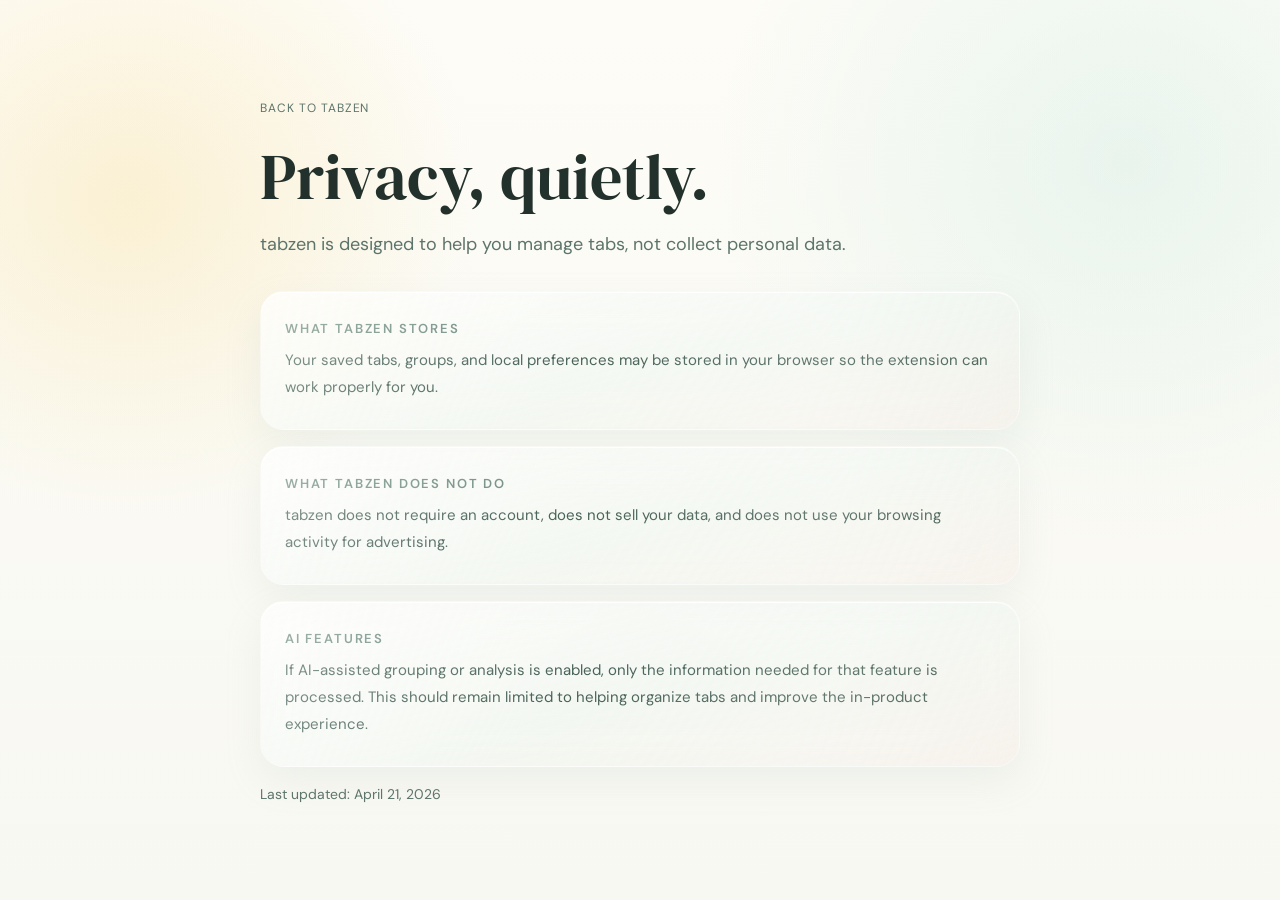
==== privacy.html @ 059d5b4e "Add files via upload" ====
<!DOCTYPE html>
<html lang="en">
<head>
  <meta charset="UTF-8" />
  <meta name="viewport" content="width=device-width, initial-scale=1.0" />
  <title>tabzen privacy</title>
  <link rel="preconnect" href="https://fonts.googleapis.com" />
  <link rel="preconnect" href="https://fonts.gstatic.com" crossorigin />
  <link href="https://fonts.googleapis.com/css2?family=DM+Sans:wght@400;500;600&family=DM+Serif+Display:ital@0;1&display=swap" rel="stylesheet" />
  <style>
    :root {
      color-scheme: light;
      --bg: #f8f8f2;
      --text: #23312c;
      --muted: #5c746b;
      --line: rgba(126, 154, 132, 0.18);
      --glass: rgba(255,255,255,0.56);
    }

    * { box-sizing: border-box; }

    body {
      margin: 0;
      font-family: "DM Sans", sans-serif;
      color: var(--text);
      background:
        radial-gradient(38% 50% at 10% 22%, rgba(248,221,150,0.36) 0%, transparent 72%),
        radial-gradient(42% 56% at 88% 18%, rgba(200,232,222,0.36) 0%, transparent 76%),
        linear-gradient(180deg, #fdfcf7 0%, #f8f8f2 100%);
      min-height: 100vh;
    }

    .wrap {
      width: min(760px, calc(100% - 48px));
      margin: 0 auto;
      padding: 96px 0 72px;
    }

    .back {
      display: inline-block;
      margin-bottom: 28px;
      color: var(--muted);
      text-decoration: none;
      letter-spacing: 0.08em;
      text-transform: uppercase;
      font-size: 12px;
    }

    h1 {
      font-family: "DM Serif Display", serif;
      font-size: clamp(40px, 7vw, 64px);
      line-height: 1.04;
      font-weight: 400;
      margin: 0 0 18px;
    }

    .lead {
      font-size: clamp(15px, 2vw, 18px);
      line-height: 1.7;
      color: var(--muted);
      max-width: none;
      white-space: nowrap;
      margin: 0 0 32px;
    }

    .card {
      position: relative;
      overflow: hidden;
      background: linear-gradient(165deg, rgba(255,255,255,0.62) 0%, rgba(238,246,240,0.52) 54%, rgba(245,234,228,0.44) 100%);
      border: 1px solid rgba(255,255,255,0.34);
      border-radius: 24px;
      padding: 28px 24px;
      backdrop-filter: blur(24px) saturate(1.08);
      box-shadow: 0 14px 36px rgba(166,184,180,0.14), inset 0 1px 0 rgba(255,255,255,0.88);
    }

    .card + .card { margin-top: 16px; }

    .card::before {
      content: "";
      position: absolute;
      inset: 0;
      background: linear-gradient(120deg, rgba(255,255,255,0.36), transparent 42%, rgba(255,255,255,0.16) 72%, transparent 100%);
      pointer-events: none;
    }

    h2 {
      font-size: 13px;
      letter-spacing: 0.14em;
      text-transform: uppercase;
      color: #6d8a7e;
      margin: 0 0 10px;
      font-weight: 600;
    }

    p {
      margin: 0;
      font-size: 15px;
      line-height: 1.8;
      color: #476157;
    }

    .foot {
      margin-top: 18px;
      font-size: 14px;
      color: var(--muted);
    }

    .foot a {
      color: inherit;
    }
  </style>
</head>
<body>
  <main class="wrap">
    <a class="back" href="./index.html">Back to tabzen</a>
    <h1>Privacy, quietly.</h1>
    <p class="lead">tabzen is designed to help you manage tabs, not collect personal data.</p>

    <section class="card">
      <h2>What tabzen stores</h2>
      <p>Your saved tabs, groups, and local preferences may be stored in your browser so the extension can work properly for you.</p>
    </section>

    <section class="card">
      <h2>What tabzen does not do</h2>
      <p>tabzen does not require an account, does not sell your data, and does not use your browsing activity for advertising.</p>
    </section>

    <section class="card">
      <h2>AI features</h2>
      <p>If AI-assisted grouping or analysis is enabled, only the information needed for that feature is processed. This should remain limited to helping organize tabs and improve the in-product experience.</p>
    </section>

    <div class="foot">Last updated: April 21, 2026</div>
  </main>
</body>
</html>
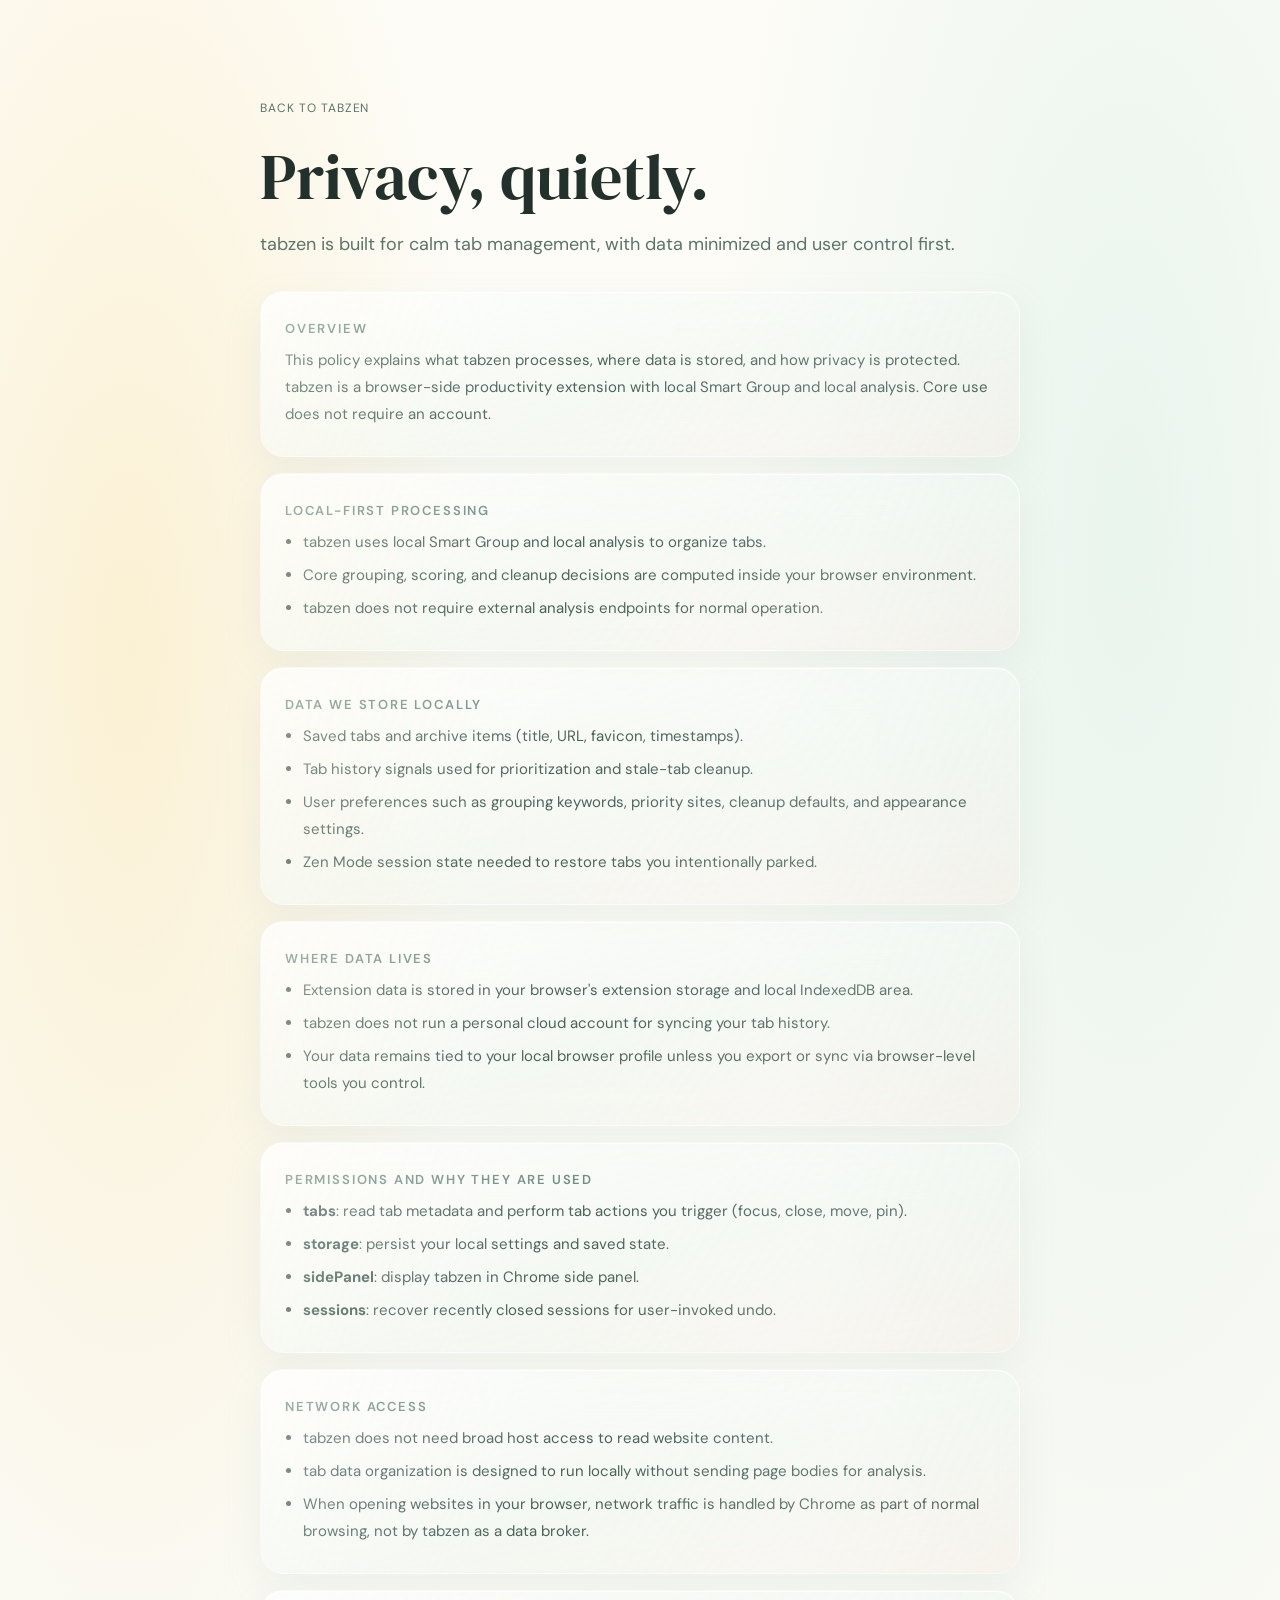
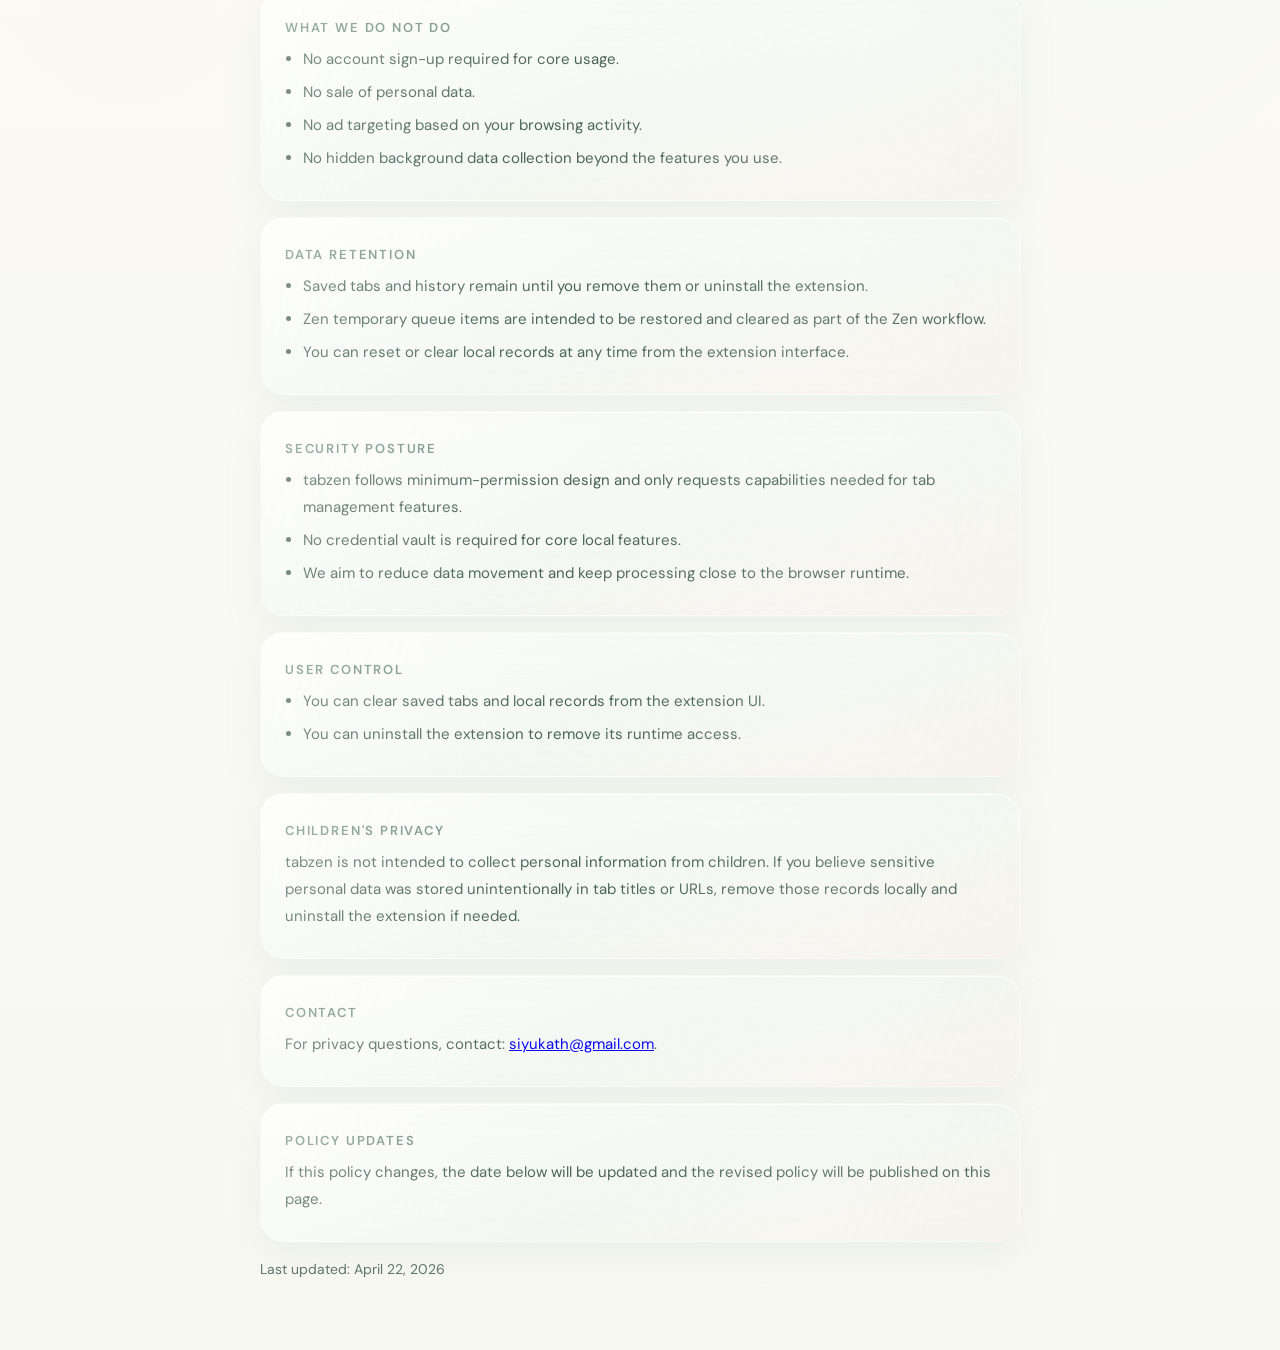
==== commit ebec6ae6: "Add files via upload" ====
--- a/privacy.html
+++ b/privacy.html
@@ -4,6 +4,7 @@
   <meta charset="UTF-8" />
   <meta name="viewport" content="width=device-width, initial-scale=1.0" />
   <title>tabzen privacy</title>
+  <link rel="icon" type="image/svg+xml" href="./tabzen-logo.svg" />
   <link rel="preconnect" href="https://fonts.googleapis.com" />
   <link rel="preconnect" href="https://fonts.gstatic.com" crossorigin />
   <link href="https://fonts.googleapis.com/css2?family=DM+Sans:wght@400;500;600&family=DM+Serif+Display:ital@0;1&display=swap" rel="stylesheet" />
@@ -59,7 +60,6 @@
       line-height: 1.7;
       color: var(--muted);
       max-width: none;
-      white-space: nowrap;
       margin: 0 0 32px;
     }
 
@@ -100,6 +100,18 @@
       color: #476157;
     }
 
+    .card ul {
+      margin: 0;
+      padding-left: 18px;
+      color: #476157;
+      font-size: 15px;
+      line-height: 1.8;
+    }
+
+    .card li + li {
+      margin-top: 6px;
+    }
+
     .foot {
       margin-top: 18px;
       font-size: 14px;
@@ -115,24 +127,112 @@
   <main class="wrap">
     <a class="back" href="./index.html">Back to tabzen</a>
     <h1>Privacy, quietly.</h1>
-    <p class="lead">tabzen is designed to help you manage tabs, not collect personal data.</p>
-
-    <section class="card">
-      <h2>What tabzen stores</h2>
-      <p>Your saved tabs, groups, and local preferences may be stored in your browser so the extension can work properly for you.</p>
-    </section>
-
-    <section class="card">
-      <h2>What tabzen does not do</h2>
-      <p>tabzen does not require an account, does not sell your data, and does not use your browsing activity for advertising.</p>
-    </section>
-
-    <section class="card">
-      <h2>AI features</h2>
-      <p>If AI-assisted grouping or analysis is enabled, only the information needed for that feature is processed. This should remain limited to helping organize tabs and improve the in-product experience.</p>
-    </section>
-
-    <div class="foot">Last updated: April 21, 2026</div>
+    <p class="lead">tabzen is built for calm tab management, with data minimized and user control first.</p>
+
+    <section class="card">
+      <h2>Overview</h2>
+      <p>This policy explains what tabzen processes, where data is stored, and how privacy is protected. tabzen is a browser-side productivity extension with local Smart Group and local analysis. Core use does not require an account.</p>
+    </section>
+
+    <section class="card">
+      <h2>Local-First Processing</h2>
+      <ul>
+        <li>tabzen uses local Smart Group and local analysis to organize tabs.</li>
+        <li>Core grouping, scoring, and cleanup decisions are computed inside your browser environment.</li>
+        <li>tabzen does not require external analysis endpoints for normal operation.</li>
+      </ul>
+    </section>
+
+    <section class="card">
+      <h2>Data We Store Locally</h2>
+      <ul>
+        <li>Saved tabs and archive items (title, URL, favicon, timestamps).</li>
+        <li>Tab history signals used for prioritization and stale-tab cleanup.</li>
+        <li>User preferences such as grouping keywords, priority sites, cleanup defaults, and appearance settings.</li>
+        <li>Zen Mode session state needed to restore tabs you intentionally parked.</li>
+      </ul>
+    </section>
+
+    <section class="card">
+      <h2>Where Data Lives</h2>
+      <ul>
+        <li>Extension data is stored in your browser's extension storage and local IndexedDB area.</li>
+        <li>tabzen does not run a personal cloud account for syncing your tab history.</li>
+        <li>Your data remains tied to your local browser profile unless you export or sync via browser-level tools you control.</li>
+      </ul>
+    </section>
+
+    <section class="card">
+      <h2>Permissions and Why They Are Used</h2>
+      <ul>
+        <li><strong>tabs</strong>: read tab metadata and perform tab actions you trigger (focus, close, move, pin).</li>
+        <li><strong>storage</strong>: persist your local settings and saved state.</li>
+        <li><strong>sidePanel</strong>: display tabzen in Chrome side panel.</li>
+        <li><strong>sessions</strong>: recover recently closed sessions for user-invoked undo.</li>
+      </ul>
+    </section>
+
+    <section class="card">
+      <h2>Network Access</h2>
+      <ul>
+        <li>tabzen does not need broad host access to read website content.</li>
+        <li>tab data organization is designed to run locally without sending page bodies for analysis.</li>
+        <li>When opening websites in your browser, network traffic is handled by Chrome as part of normal browsing, not by tabzen as a data broker.</li>
+      </ul>
+    </section>
+
+    <section class="card">
+      <h2>What We Do Not Do</h2>
+      <ul>
+        <li>No account sign-up required for core usage.</li>
+        <li>No sale of personal data.</li>
+        <li>No ad targeting based on your browsing activity.</li>
+        <li>No hidden background data collection beyond the features you use.</li>
+      </ul>
+    </section>
+
+    <section class="card">
+      <h2>Data Retention</h2>
+      <ul>
+        <li>Saved tabs and history remain until you remove them or uninstall the extension.</li>
+        <li>Zen temporary queue items are intended to be restored and cleared as part of the Zen workflow.</li>
+        <li>You can reset or clear local records at any time from the extension interface.</li>
+      </ul>
+    </section>
+
+    <section class="card">
+      <h2>Security Posture</h2>
+      <ul>
+        <li>tabzen follows minimum-permission design and only requests capabilities needed for tab management features.</li>
+        <li>No credential vault is required for core local features.</li>
+        <li>We aim to reduce data movement and keep processing close to the browser runtime.</li>
+      </ul>
+    </section>
+
+    <section class="card">
+      <h2>User Control</h2>
+      <ul>
+        <li>You can clear saved tabs and local records from the extension UI.</li>
+        <li>You can uninstall the extension to remove its runtime access.</li>
+      </ul>
+    </section>
+
+    <section class="card">
+      <h2>Children's Privacy</h2>
+      <p>tabzen is not intended to collect personal information from children. If you believe sensitive personal data was stored unintentionally in tab titles or URLs, remove those records locally and uninstall the extension if needed.</p>
+    </section>
+
+    <section class="card">
+      <h2>Contact</h2>
+      <p>For privacy questions, contact: <a href="mailto:siyukath@gmail.com">siyukath@gmail.com</a>.</p>
+    </section>
+
+    <section class="card">
+      <h2>Policy Updates</h2>
+      <p>If this policy changes, the date below will be updated and the revised policy will be published on this page.</p>
+    </section>
+
+    <div class="foot">Last updated: April 22, 2026</div>
   </main>
 </body>
 </html>
